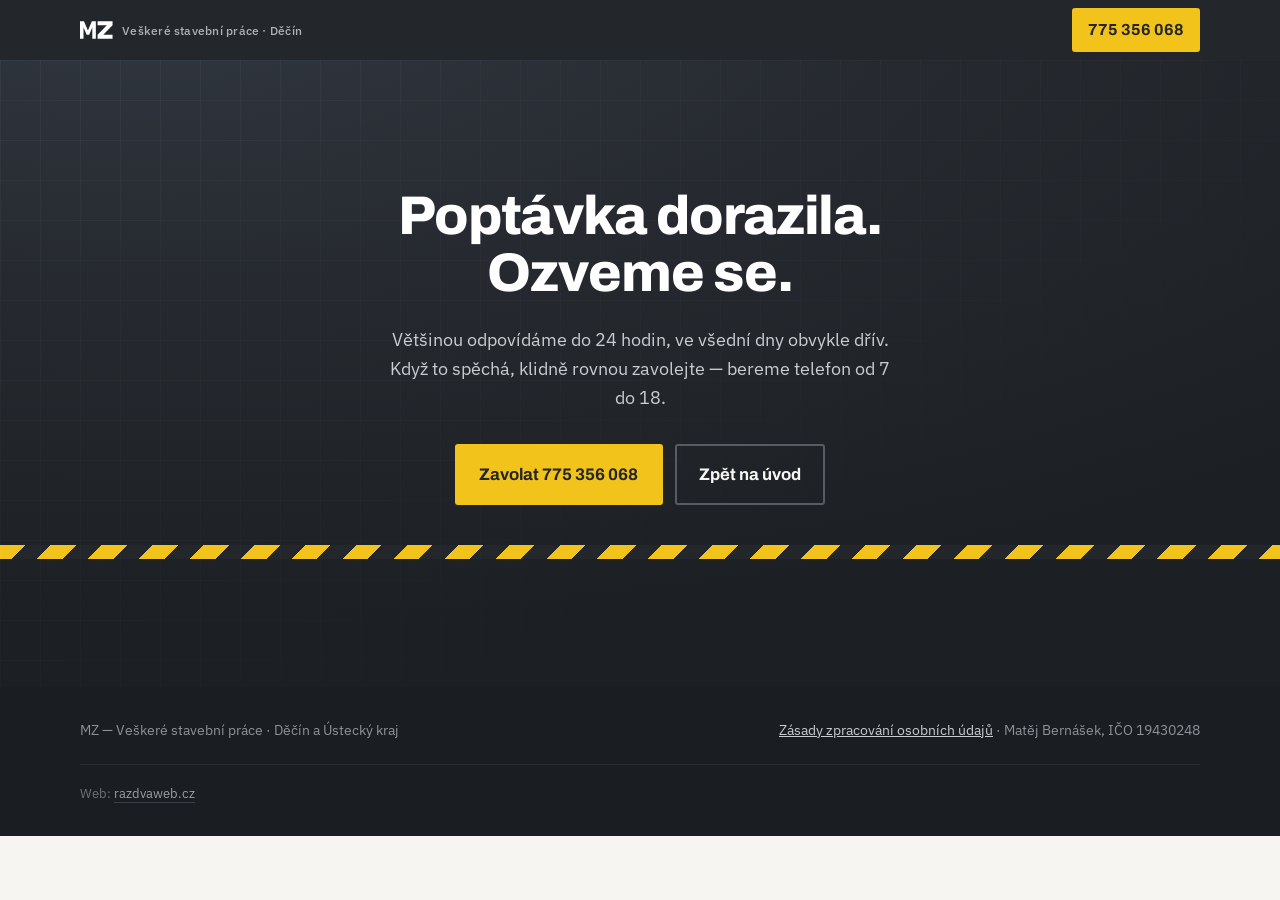
==== dekujeme.html @ 576789e3 "napojeni formulare na Web3Forms, dekovaci stranka, aktualizace CLAUDE.md Co-Authored-By: Claude Opus" ====
<!DOCTYPE html>
<html lang="cs">
<head>
<meta charset="utf-8">
<meta name="viewport" content="width=device-width, initial-scale=1">
<title>Poptávka odeslána | MZ – Veškeré stavební práce</title>
<meta name="robots" content="noindex,follow">
<link rel="icon" href="favicon.svg" type="image/svg+xml">
<link rel="stylesheet" href="fonts.css">
<style>
:root{
  --graphite:#23262B;
  --graphite-2:#33383F;
  --paper:#F6F5F2;
  --white:#FFFFFF;
  --rule:#F2C31A;
  --rule-dark:#C79C08;
  --pencil:#6B6F76;
  --line:#D9D6CE;
  --measure: 66ch;
}
*{box-sizing:border-box}
html{scroll-behavior:smooth}
@media (prefers-reduced-motion:reduce){html{scroll-behavior:auto}*{transition:none!important}}
body{
  margin:0;
  background:var(--paper);
  color:var(--graphite);
  font-family:"IBM Plex Sans",system-ui,sans-serif;
  font-size:17px;
  line-height:1.65;
  -webkit-font-smoothing:antialiased;
}
h1,h2,h3,.display{font-family:"Archivo",system-ui,sans-serif;font-weight:800;letter-spacing:-.02em;line-height:1.04;margin:0}
h1{font-size:clamp(2.3rem,7vw,4.2rem)}
h2{font-size:clamp(1.7rem,4.2vw,2.6rem)}
h3{font-size:1.15rem;font-weight:700;letter-spacing:-.01em;line-height:1.25}
p{margin:0 0 1rem;max-width:var(--measure)}
a{color:inherit}
.wrap{width:min(1120px,100% - 2.5rem);margin-inline:auto}
section{padding:clamp(3.5rem,8vw,6.5rem) 0}

/* --- hlavička --- */
.top{position:sticky;top:0;z-index:40;background:var(--graphite);color:var(--paper)}
.top .wrap{display:flex;align-items:center;justify-content:space-between;gap:1rem;min-height:60px}
.mark{font-family:"Archivo";font-weight:800;font-size:1.2rem;letter-spacing:.06em;display:flex;align-items:center;gap:.6rem;text-decoration:none}
.mark .logo{height:22px;width:auto;display:block}
.mark small{font-family:"IBM Plex Sans";font-weight:500;font-size:.72rem;letter-spacing:.02em;color:#AFB3B9;display:none}
@media(min-width:720px){.mark small{display:block}}
.tel-top{
  background:var(--rule);color:var(--graphite);text-decoration:none;
  font-family:"Archivo";font-weight:700;font-size:1rem;
  padding:.55rem 1rem;border-radius:3px;white-space:nowrap;
}
.tel-top:hover{background:#FFD638}

/* --- hero --- */
.hero{
  color:var(--paper);padding-top:clamp(3rem,7vw,5rem);padding-bottom:0;position:relative;overflow:hidden;
  background:
    radial-gradient(130% 100% at 12% -10%, #313740 0%, #262A30 45%, #1C1F23 100%),
    var(--graphite);
}
/* jemná rastrová mřížka, aby plocha nebyla mrtvá */
.hero::before{
  content:"";position:absolute;inset:0;pointer-events:none;
  background-image:
    repeating-linear-gradient(to right, rgba(255,255,255,.045) 0 1px, transparent 1px 40px),
    repeating-linear-gradient(to bottom, rgba(255,255,255,.045) 0 1px, transparent 1px 40px);
  -webkit-mask-image:linear-gradient(to bottom right, rgba(0,0,0,.9), transparent 78%);
  mask-image:linear-gradient(to bottom right, rgba(0,0,0,.9), transparent 78%);
}
.hero .wrap{position:relative;z-index:1}
.hero-inner{display:grid;gap:2.5rem;align-items:center}
@media(min-width:960px){.hero-inner.s-foto{grid-template-columns:1.1fr .9fr;gap:3.5rem}}
.hero h1{color:var(--white);max-width:17ch}

/* deska na hlavní fotku; dokud fotka chybí, drží ji podkresba */
.plate{
  position:relative;aspect-ratio:4/5;min-height:280px;
  border:1px solid #454B54;
  background-image:
    url('img/hero.webp'),
    repeating-linear-gradient(to right, rgba(242,195,26,.10) 0 1px, transparent 1px 56px),
    repeating-linear-gradient(to bottom, rgba(242,195,26,.10) 0 1px, transparent 1px 56px),
    linear-gradient(160deg,#2B3038 0%,#1E2126 100%);
  background-size:cover,auto,auto,auto;
  background-position:center;
  background-repeat:no-repeat,repeat,repeat,no-repeat;
}
/* žlutý roh — jediná ozdoba, drží pohled na desce */
.plate::after{
  content:"";position:absolute;left:0;bottom:0;width:64px;height:8px;background:var(--rule);
}

@media(min-width:960px){.plate{aspect-ratio:3/4}}
.hero .lede{color:#C9CCD1;font-size:clamp(1.05rem,2.2vw,1.32rem);margin-top:1.5rem;max-width:52ch}
.actions{display:flex;flex-wrap:wrap;gap:.75rem;margin-top:2rem}
.btn{
  display:inline-flex;align-items:center;gap:.55rem;text-decoration:none;
  font-family:"Archivo";font-weight:700;font-size:1.05rem;
  padding:.9rem 1.4rem;border-radius:3px;border:2px solid transparent;
}
.btn-primary{background:var(--rule);color:var(--graphite)}
.btn-primary:hover{background:#FFD638}
.btn-ghost{border-color:#565C64;color:var(--paper)}
.btn-ghost:hover{border-color:var(--paper)}
.facts{
  display:flex;flex-wrap:wrap;gap:0;margin-top:3.5rem;
  border-top:1px solid #3B4048;
}
.facts div{
  flex:1 1 190px;padding:1.1rem 1.2rem 1.1rem 0;border-bottom:1px solid #3B4048;
}
.facts b{display:block;font-family:"Archivo";font-weight:700;font-size:clamp(1.45rem,3vw,1.9rem);color:var(--rule)}
.facts span{font-size:.9rem;color:#AFB3B9}
.hero-strip{height:14px;background:repeating-linear-gradient(135deg,var(--rule) 0 18px,var(--graphite) 18px 36px);margin-top:2.5rem}

/* --- triáž --- */
.paths{display:grid;gap:1px;background:var(--line);border:1px solid var(--line)}
@media(min-width:860px){.paths{grid-template-columns:repeat(3,1fr)}}
.path{background:var(--white);padding:1.8rem 1.6rem 2rem}
.path .tag{font-size:.85rem;color:var(--pencil);margin-bottom:.5rem}
.path h3{margin-bottom:.8rem}
.path ul{margin:0 0 1.2rem;padding-left:1.1rem;color:var(--graphite-2);font-size:.97rem}
.path li{margin-bottom:.35rem}
.path .price{font-family:"Archivo";font-weight:700;font-size:1.05rem;border-top:2px solid var(--rule);padding-top:.7rem;display:inline-block}

/* --- postup --- */
.steps{counter-reset:s;display:grid;gap:1.6rem;margin-top:2.5rem}
@media(min-width:800px){.steps{grid-template-columns:repeat(4,1fr);gap:1.2rem}}
.step{counter-increment:s;padding-top:1rem;border-top:2px solid var(--graphite);position:relative}
.step::before{
  content:counter(s);font-family:"Archivo";font-weight:800;font-size:.9rem;
  background:var(--graphite);color:var(--rule);
  padding:.1rem .5rem;position:absolute;top:-1.05rem;left:0;
}
.step h3{margin:.9rem 0 .4rem}
.step p{font-size:.95rem;color:var(--graphite-2);margin:0}

/* --- fotky --- */
.ba{display:grid;grid-template-columns:1fr 1fr;gap:.6rem;margin-top:2rem}
@media(min-width:760px){.ba{gap:1rem}}
.ba figure{position:relative;margin:0;overflow:hidden;background:#E7E4DC}
.ba img{display:block;width:100%;aspect-ratio:3/4;object-fit:cover}
.ba figcaption{
  position:absolute;left:0;top:0;
  font-family:"Archivo";font-weight:800;font-size:.8rem;letter-spacing:.08em;
  text-transform:uppercase;padding:.4rem .8rem;
}
.ba .pred figcaption{background:var(--graphite);color:var(--paper)}
.ba .po figcaption{background:var(--rule);color:var(--graphite)}
.ba-popis{font-size:.92rem;color:var(--pencil);margin-top:.9rem}
.gallery{display:grid;grid-template-columns:repeat(2,1fr);gap:.6rem;margin-top:2.5rem}
@media(min-width:760px){.gallery{grid-template-columns:repeat(4,1fr);gap:.75rem}}
.shot{position:relative;margin:0;background:#E7E4DC;overflow:hidden}
.shot img{display:block;width:100%;aspect-ratio:3/4;object-fit:cover}
.shot figcaption{
  position:absolute;left:0;bottom:0;
  background:var(--graphite);color:var(--rule);
  font-family:"Archivo";font-weight:700;font-size:.72rem;letter-spacing:.04em;
  text-transform:uppercase;padding:.3rem .6rem;
}

/* --- ceník --- */
.pricing{background:var(--white);border:1px solid var(--line)}
.pricing table{width:100%;border-collapse:collapse;font-size:1rem}
.pricing td{padding:.85rem 1.3rem;border-bottom:1px solid var(--line)}
.pricing tr:last-child td{border-bottom:none}
.pricing td:last-child{text-align:right;font-family:"Archivo";font-weight:700;white-space:nowrap}
.pricing tr:hover{background:#FBFAF7}
.note{font-size:.9rem;color:var(--pencil);margin-top:1rem}

/* --- o nás --- */
.crew{display:grid;gap:2rem;align-items:start}
@media(min-width:820px){.crew{grid-template-columns:1fr 1fr}}
.portraits{display:grid;grid-template-columns:1fr 1fr;gap:.75rem}
.portrait{background:var(--graphite);color:var(--paper);padding:1.3rem 1.1rem 1.5rem;border-bottom:5px solid var(--rule)}
.portrait b{display:block;font-family:"Archivo";font-weight:800;font-size:1.5rem;color:var(--white);letter-spacing:-.01em}
.portrait span{display:block;font-size:.85rem;color:#AFB3B9;margin-top:.35rem}

/* --- faq --- */
details{border-bottom:1px solid var(--line);padding:1.1rem 0}
details summary{font-family:"Archivo";font-weight:700;font-size:1.08rem;cursor:pointer;list-style:none;display:flex;justify-content:space-between;gap:1rem}
details summary::-webkit-details-marker{display:none}
details summary::after{content:"+";color:var(--rule-dark);font-size:1.4rem;line-height:1}
details[open] summary::after{content:"–"}
details p{margin:.8rem 0 0;color:var(--graphite-2);font-size:.97rem}

/* --- kontakt --- */
.contact{background:var(--graphite);color:var(--paper)}
.contact h2{color:var(--white)}
.contact-grid{display:grid;gap:2.5rem;margin-top:2rem}
@media(min-width:860px){.contact-grid{grid-template-columns:1fr 1fr;gap:4rem}}
.contact a.big{
  display:block;font-family:"Archivo";font-weight:800;
  font-size:clamp(1.9rem,5vw,2.6rem);color:var(--rule);text-decoration:none;letter-spacing:-.02em;
}
.contact a.big:hover{text-decoration:underline}
.contact .sub{color:#AFB3B9;font-size:.95rem}
label{display:block;font-size:.88rem;color:#C9CCD1;margin:1rem 0 .35rem}
input,textarea,select{
  width:100%;padding:.75rem .85rem;font:inherit;font-size:1rem;
  background:#2C3037;border:1px solid #464C55;border-radius:3px;color:var(--paper);
}
input:focus,textarea:focus,select:focus{outline:2px solid var(--rule);outline-offset:1px;border-color:transparent}
button{
  margin-top:1.3rem;width:100%;padding:.95rem;border:none;border-radius:3px;
  background:var(--rule);color:var(--graphite);font-family:"Archivo";font-weight:700;font-size:1.05rem;cursor:pointer;
}
button:hover{background:#FFD638}
.gdpr{font-size:.8rem;color:#8E939A;margin-top:.9rem}
.hp{position:absolute!important;left:-9999px;width:1px;height:1px;opacity:0}

footer{background:#1A1D21;color:#8E939A;font-size:.87rem;padding:2rem 0}
footer .wrap{display:flex;flex-wrap:wrap;gap:1rem;justify-content:space-between}
footer a{color:#C9CCD1}
footer .credit{width:100%;padding-top:1.1rem;margin-top:.4rem;border-top:1px solid #2A2E33;font-size:.82rem;color:#6E7379}
footer .credit a{color:#9AA0A7;text-decoration:none;border-bottom:1px solid #3B4048}
footer .credit a:hover{color:var(--rule);border-bottom-color:var(--rule)}


/* sticky volat na mobilu */
.callbar{
  position:fixed;left:0;right:0;bottom:0;z-index:50;display:flex;
  background:var(--rule);color:var(--graphite);text-decoration:none;
  font-family:"Archivo";font-weight:800;font-size:1.1rem;
  align-items:center;justify-content:center;gap:.5rem;padding:.95rem;
  box-shadow:0 -2px 12px rgba(0,0,0,.18);
}
@media(min-width:720px){.callbar{display:none}}
@media(max-width:719px){body{padding-bottom:60px}}
:focus-visible{outline:3px solid var(--rule);outline-offset:2px}
.eyebrow{font-size:.9rem;color:var(--pencil);margin-bottom:.7rem}

.dek{text-align:center;padding-block:clamp(4rem,12vw,8rem)}
.dek h1{font-size:clamp(2rem,6vw,3.4rem);color:var(--white);max-width:16ch;margin-inline:auto}
.dek p{color:#C9CCD1;font-size:1.1rem;max-width:46ch;margin:1.5rem auto 0}
.dek .actions{justify-content:center}
</style>
</head>
<body>
<header class="top">
  <div class="wrap">
    <a href="index.html" class="mark"><svg class="logo" viewBox="0 0 148 100" xmlns="http://www.w3.org/2000/svg" aria-hidden="true"><path d="M80 10 H148 V28 L106 72 H148 V90 H80 V72 L122 28 H80 Z" fill="#FFFFFF"/><path d="M0 10 H18 L36 52 L54 10 H72 V90 H56 V38 L42 72 H30 L16 38 V90 H0 Z" fill="#FFFFFF"/></svg><small>Veškeré stavební práce · Děčín</small></a>
    <a href="tel:+420775356068" class="tel-top">775 356 068</a>
  </div>
</header>

<section class="hero dek">
  <div class="wrap">
    <h1>Poptávka dorazila. Ozveme se.</h1>
    <p>Většinou odpovídáme do 24 hodin, ve všední dny obvykle dřív. Když to spěchá, klidně rovnou zavolejte — bereme telefon od 7 do 18.</p>
    <div class="actions">
      <a href="tel:+420775356068" class="btn btn-primary">Zavolat 775 356 068</a>
      <a href="index.html" class="btn btn-ghost">Zpět na úvod</a>
    </div>
  </div>
  <div class="hero-strip" aria-hidden="true"></div>
</section>

<footer>
  <div class="wrap">
    <div>MZ — Veškeré stavební práce · Děčín a Ústecký kraj</div>
    <div><a href="zasady-osobnich-udaju.html">Zásady zpracování osobních údajů</a> · Matěj Bernášek, IČO 19430248</div>
    <div class="credit">Web: <a href="https://razdvaweb.cz" target="_blank" rel="noopener">razdvaweb.cz</a></div>
  </div>
</footer>
<a href="tel:+420775356068" class="callbar">Zavolat 775 356 068</a>
</body>
</html>
---- fonts.css ----
@font-face{font-family:'Archivo';font-style:normal;font-weight:500;font-display:swap;src:url('fonts/Archivo-500-latin-ext.woff2') format('woff2');unicode-range:U+0100-02BA, U+02BD-02C5, U+02C7-02CC, U+02CE-02D7, U+02DD-02FF, U+0304, U+0308, U+0329, U+1D00-1DBF, U+1E00-1E9F, U+1EF2-1EFF, U+2020, U+20A0-20AB, U+20AD-20C0, U+2113, U+2C60-2C7F, U+A720-A7FF;}
@font-face{font-family:'Archivo';font-style:normal;font-weight:500;font-display:swap;src:url('fonts/Archivo-500-latin.woff2') format('woff2');unicode-range:U+0000-00FF, U+0131, U+0152-0153, U+02BB-02BC, U+02C6, U+02DA, U+02DC, U+0304, U+0308, U+0329, U+2000-206F, U+20AC, U+2122, U+2191, U+2193, U+2212, U+2215, U+FEFF, U+FFFD;}
@font-face{font-family:'Archivo';font-style:normal;font-weight:700;font-display:swap;src:url('fonts/Archivo-700-latin-ext.woff2') format('woff2');unicode-range:U+0100-02BA, U+02BD-02C5, U+02C7-02CC, U+02CE-02D7, U+02DD-02FF, U+0304, U+0308, U+0329, U+1D00-1DBF, U+1E00-1E9F, U+1EF2-1EFF, U+2020, U+20A0-20AB, U+20AD-20C0, U+2113, U+2C60-2C7F, U+A720-A7FF;}
@font-face{font-family:'Archivo';font-style:normal;font-weight:700;font-display:swap;src:url('fonts/Archivo-700-latin.woff2') format('woff2');unicode-range:U+0000-00FF, U+0131, U+0152-0153, U+02BB-02BC, U+02C6, U+02DA, U+02DC, U+0304, U+0308, U+0329, U+2000-206F, U+20AC, U+2122, U+2191, U+2193, U+2212, U+2215, U+FEFF, U+FFFD;}
@font-face{font-family:'Archivo';font-style:normal;font-weight:800;font-display:swap;src:url('fonts/Archivo-800-latin-ext.woff2') format('woff2');unicode-range:U+0100-02BA, U+02BD-02C5, U+02C7-02CC, U+02CE-02D7, U+02DD-02FF, U+0304, U+0308, U+0329, U+1D00-1DBF, U+1E00-1E9F, U+1EF2-1EFF, U+2020, U+20A0-20AB, U+20AD-20C0, U+2113, U+2C60-2C7F, U+A720-A7FF;}
@font-face{font-family:'Archivo';font-style:normal;font-weight:800;font-display:swap;src:url('fonts/Archivo-800-latin.woff2') format('woff2');unicode-range:U+0000-00FF, U+0131, U+0152-0153, U+02BB-02BC, U+02C6, U+02DA, U+02DC, U+0304, U+0308, U+0329, U+2000-206F, U+20AC, U+2122, U+2191, U+2193, U+2212, U+2215, U+FEFF, U+FFFD;}
@font-face{font-family:'IBM Plex Sans';font-style:normal;font-weight:400;font-display:swap;src:url('fonts/IBMPlexSans-400-latin-ext.woff2') format('woff2');unicode-range:U+0100-02BA, U+02BD-02C5, U+02C7-02CC, U+02CE-02D7, U+02DD-02FF, U+0304, U+0308, U+0329, U+1D00-1DBF, U+1E00-1E9F, U+1EF2-1EFF, U+2020, U+20A0-20AB, U+20AD-20C0, U+2113, U+2C60-2C7F, U+A720-A7FF;}
@font-face{font-family:'IBM Plex Sans';font-style:normal;font-weight:400;font-display:swap;src:url('fonts/IBMPlexSans-400-latin.woff2') format('woff2');unicode-range:U+0000-00FF, U+0131, U+0152-0153, U+02BB-02BC, U+02C6, U+02DA, U+02DC, U+0304, U+0308, U+0329, U+2000-206F, U+20AC, U+2122, U+2191, U+2193, U+2212, U+2215, U+FEFF, U+FFFD;}
@font-face{font-family:'IBM Plex Sans';font-style:normal;font-weight:500;font-display:swap;src:url('fonts/IBMPlexSans-500-latin-ext.woff2') format('woff2');unicode-range:U+0100-02BA, U+02BD-02C5, U+02C7-02CC, U+02CE-02D7, U+02DD-02FF, U+0304, U+0308, U+0329, U+1D00-1DBF, U+1E00-1E9F, U+1EF2-1EFF, U+2020, U+20A0-20AB, U+20AD-20C0, U+2113, U+2C60-2C7F, U+A720-A7FF;}
@font-face{font-family:'IBM Plex Sans';font-style:normal;font-weight:500;font-display:swap;src:url('fonts/IBMPlexSans-500-latin.woff2') format('woff2');unicode-range:U+0000-00FF, U+0131, U+0152-0153, U+02BB-02BC, U+02C6, U+02DA, U+02DC, U+0304, U+0308, U+0329, U+2000-206F, U+20AC, U+2122, U+2191, U+2193, U+2212, U+2215, U+FEFF, U+FFFD;}
@font-face{font-family:'IBM Plex Sans';font-style:normal;font-weight:600;font-display:swap;src:url('fonts/IBMPlexSans-600-latin-ext.woff2') format('woff2');unicode-range:U+0100-02BA, U+02BD-02C5, U+02C7-02CC, U+02CE-02D7, U+02DD-02FF, U+0304, U+0308, U+0329, U+1D00-1DBF, U+1E00-1E9F, U+1EF2-1EFF, U+2020, U+20A0-20AB, U+20AD-20C0, U+2113, U+2C60-2C7F, U+A720-A7FF;}
@font-face{font-family:'IBM Plex Sans';font-style:normal;font-weight:600;font-display:swap;src:url('fonts/IBMPlexSans-600-latin.woff2') format('woff2');unicode-range:U+0000-00FF, U+0131, U+0152-0153, U+02BB-02BC, U+02C6, U+02DA, U+02DC, U+0304, U+0308, U+0329, U+2000-206F, U+20AC, U+2122, U+2191, U+2193, U+2212, U+2215, U+FEFF, U+FFFD;}
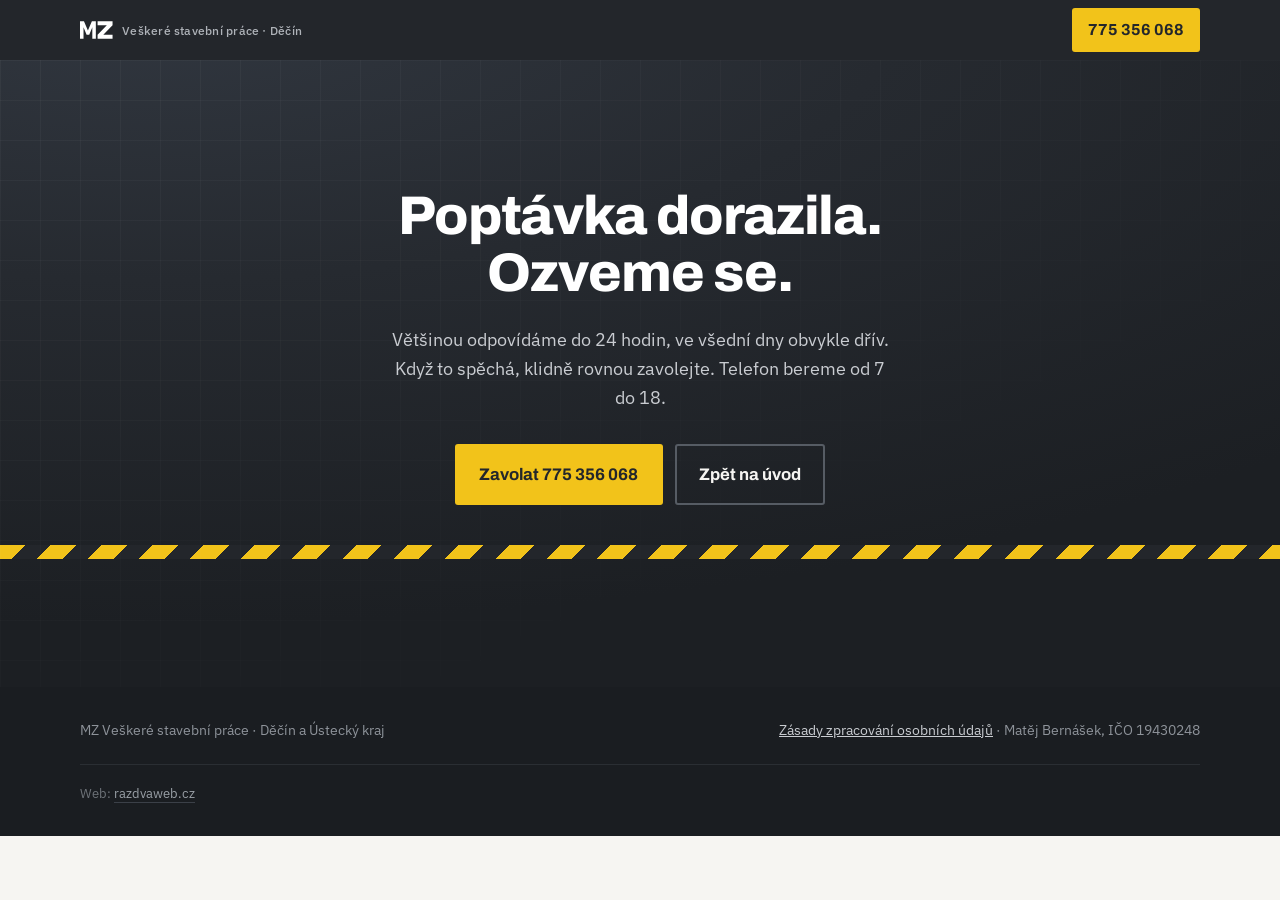
==== commit d3d4eaf0: "uprava textu, odstraneni pomlcek z vetsiny formulaci Co-Authored-By: Claude Sonnet 5 <noreply@anthro" ====
--- a/dekujeme.html
+++ b/dekujeme.html
@@ -250,7 +250,7 @@
 <section class="hero dek">
   <div class="wrap">
     <h1>Poptávka dorazila. Ozveme se.</h1>
-    <p>Většinou odpovídáme do 24 hodin, ve všední dny obvykle dřív. Když to spěchá, klidně rovnou zavolejte — bereme telefon od 7 do 18.</p>
+    <p>Většinou odpovídáme do 24 hodin, ve všední dny obvykle dřív. Když to spěchá, klidně rovnou zavolejte. Telefon bereme od 7 do 18.</p>
     <div class="actions">
       <a href="tel:+420775356068" class="btn btn-primary">Zavolat 775 356 068</a>
       <a href="index.html" class="btn btn-ghost">Zpět na úvod</a>
@@ -261,7 +261,7 @@
 
 <footer>
   <div class="wrap">
-    <div>MZ — Veškeré stavební práce · Děčín a Ústecký kraj</div>
+    <div>MZ Veškeré stavební práce · Děčín a Ústecký kraj</div>
     <div><a href="zasady-osobnich-udaju.html">Zásady zpracování osobních údajů</a> · Matěj Bernášek, IČO 19430248</div>
     <div class="credit">Web: <a href="https://razdvaweb.cz" target="_blank" rel="noopener">razdvaweb.cz</a></div>
   </div>
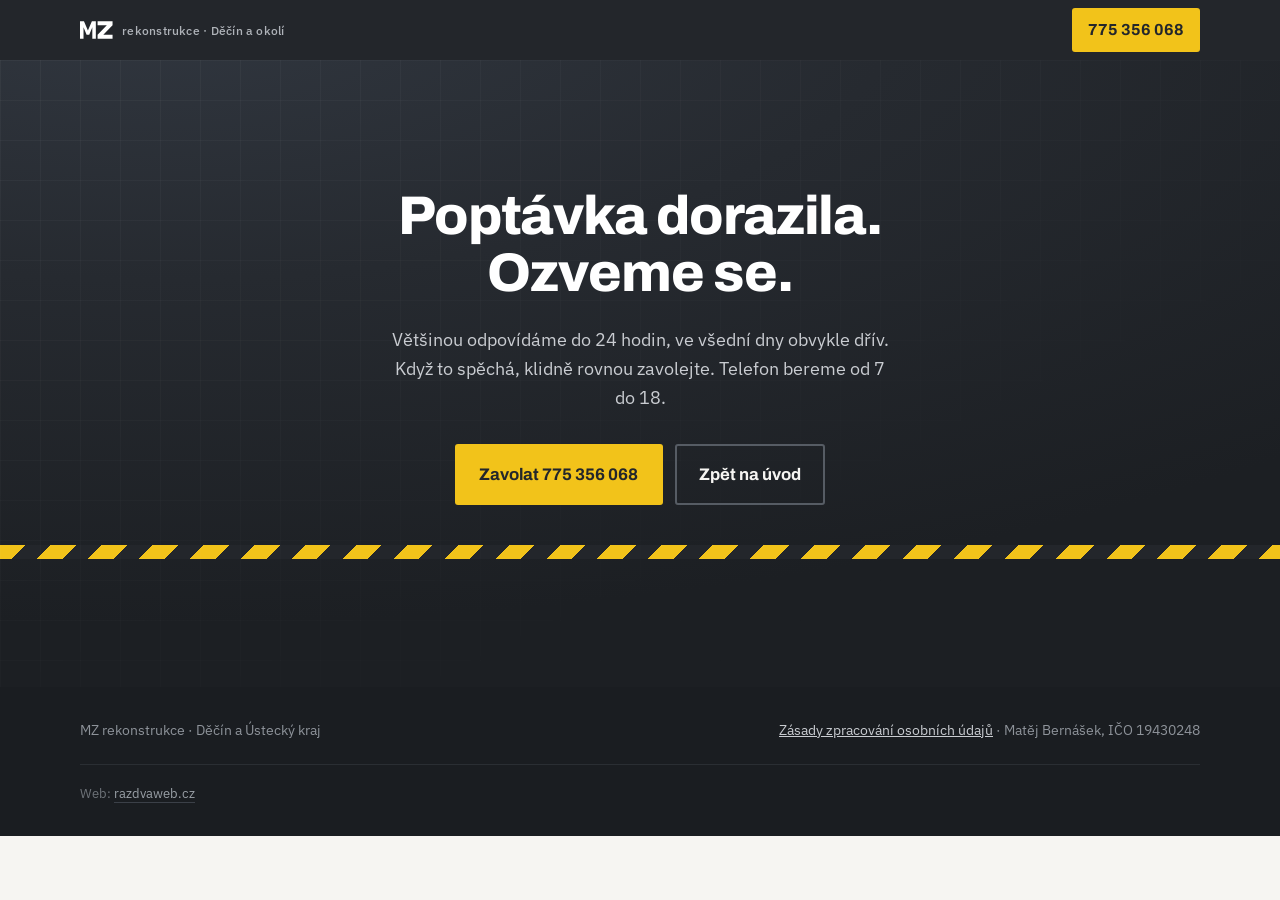
==== commit e637baf9: "prejmenovani na MZ rekonstrukce, prechod na domenu mzrekonstrukce.cz Domena vyresena (Wedos), redire" ====
--- a/dekujeme.html
+++ b/dekujeme.html
@@ -3,7 +3,7 @@
 <head>
 <meta charset="utf-8">
 <meta name="viewport" content="width=device-width, initial-scale=1">
-<title>Poptávka odeslána | MZ – Veškeré stavební práce</title>
+<title>Poptávka odeslána | MZ rekonstrukce</title>
 <meta name="robots" content="noindex,follow">
 <link rel="icon" href="favicon.svg" type="image/svg+xml">
 <link rel="stylesheet" href="fonts.css">
@@ -242,7 +242,7 @@
 <body>
 <header class="top">
   <div class="wrap">
-    <a href="index.html" class="mark"><svg class="logo" viewBox="0 0 148 100" xmlns="http://www.w3.org/2000/svg" aria-hidden="true"><path d="M80 10 H148 V28 L106 72 H148 V90 H80 V72 L122 28 H80 Z" fill="#FFFFFF"/><path d="M0 10 H18 L36 52 L54 10 H72 V90 H56 V38 L42 72 H30 L16 38 V90 H0 Z" fill="#FFFFFF"/></svg><small>Veškeré stavební práce · Děčín</small></a>
+    <a href="index.html" class="mark"><svg class="logo" viewBox="0 0 148 100" xmlns="http://www.w3.org/2000/svg" aria-hidden="true"><path d="M80 10 H148 V28 L106 72 H148 V90 H80 V72 L122 28 H80 Z" fill="#FFFFFF"/><path d="M0 10 H18 L36 52 L54 10 H72 V90 H56 V38 L42 72 H30 L16 38 V90 H0 Z" fill="#FFFFFF"/></svg><small>rekonstrukce · Děčín a okolí</small></a>
     <a href="tel:+420775356068" class="tel-top">775 356 068</a>
   </div>
 </header>
@@ -261,7 +261,7 @@
 
 <footer>
   <div class="wrap">
-    <div>MZ Veškeré stavební práce · Děčín a Ústecký kraj</div>
+    <div>MZ rekonstrukce · Děčín a Ústecký kraj</div>
     <div><a href="zasady-osobnich-udaju.html">Zásady zpracování osobních údajů</a> · Matěj Bernášek, IČO 19430248</div>
     <div class="credit">Web: <a href="https://razdvaweb.cz" target="_blank" rel="noopener">razdvaweb.cz</a></div>
   </div>
